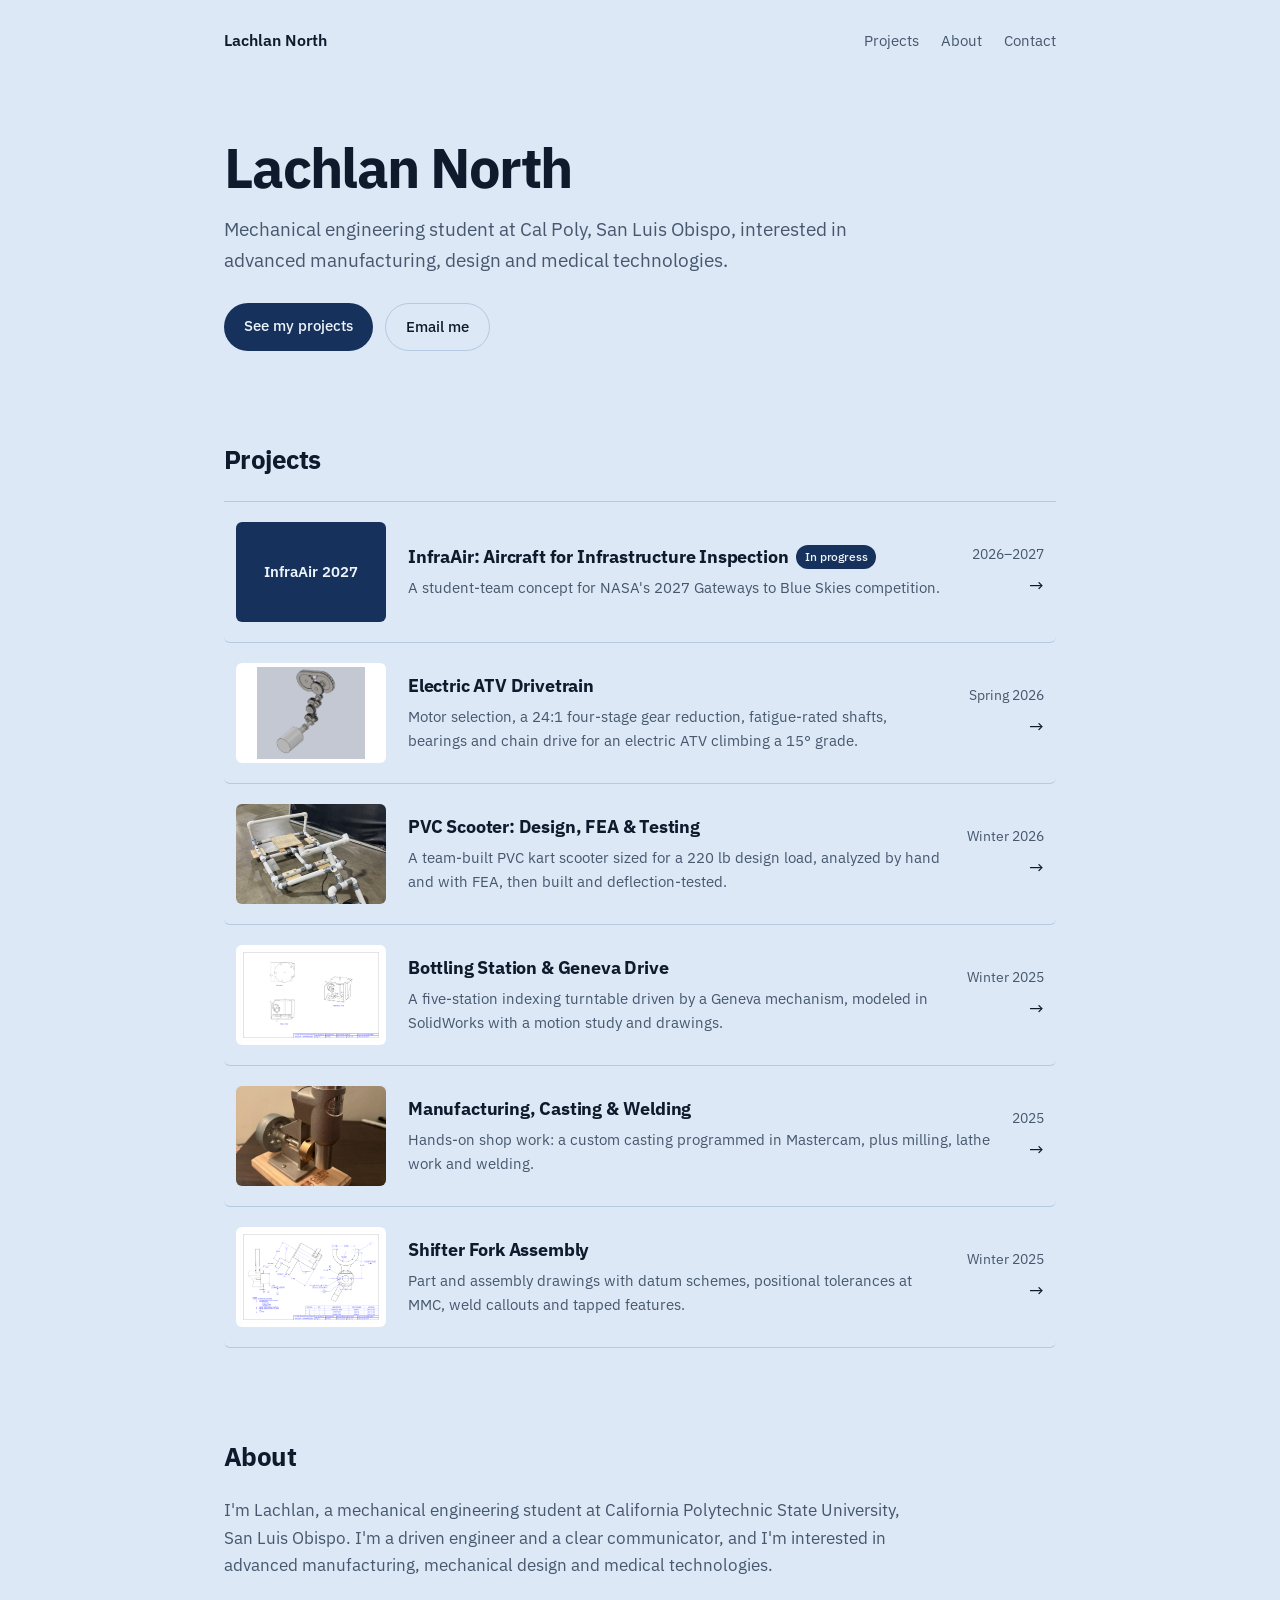
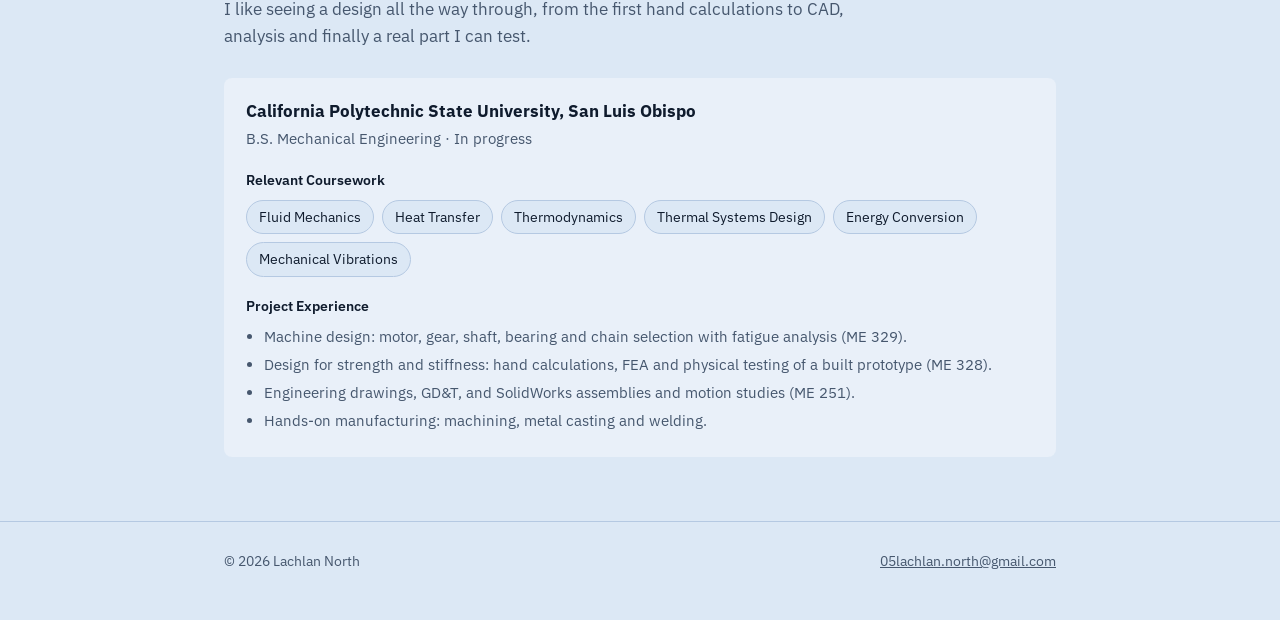
==== index.html @ 6bbbbeee "Add files via upload" ====
<!doctype html>
<html lang="en">
<head>
<meta charset="utf-8">
<meta name="viewport" content="width=device-width, initial-scale=1">
<title>Lachlan North · Mechanical Engineering Portfolio</title>
<meta name="description" content="Mechanical engineering portfolio of Lachlan North, Cal Poly San Luis Obispo.">
<link rel="preconnect" href="https://fonts.googleapis.com">
<link rel="preconnect" href="https://fonts.gstatic.com" crossorigin>
<link href="https://fonts.googleapis.com/css2?family=IBM+Plex+Sans:wght@400;500;600;700&family=IBM+Plex+Mono:wght@400;500&display=swap" rel="stylesheet">
<link rel="stylesheet" href="style.css">
</head>
<body>

<header>
  <div class="wrap nav">
    <a class="name" href="#">Lachlan North</a>
    <nav>
      <a href="#projects">Projects</a>
      <a href="#about">About</a>
      <a href="mailto:05lachlan.north@gmail.com">Contact</a>
    </nav>
  </div>
</header>

<main class="wrap">
  <div class="intro">
    <h1>Lachlan North</h1>
    <p>Mechanical engineering student at Cal Poly, San Luis Obispo, interested in advanced manufacturing, design and medical technologies.</p>
    <div class="actions">
      <a class="btn" href="#projects">See my projects</a>
      <a class="btn ghost" href="mailto:05lachlan.north@gmail.com">Email me</a>
      <!-- Add when ready: <a class="btn ghost" href="files/resume.pdf">Résumé</a> -->
    </div>
  </div>

  <section id="projects">
    <h2>Projects</h2>
    <ul class="projects" id="project-list"></ul>
  </section>

  <section id="about" class="about">
    <h2>About</h2>
    <p>I'm Lachlan, a mechanical engineering student at California Polytechnic State University, San Luis Obispo. I'm a driven engineer and a clear communicator, and I'm interested in advanced manufacturing, mechanical design and medical technologies.</p>
    <p>I like seeing a design all the way through, from the first hand calculations to CAD, analysis and finally a real part I can test.</p>
    <div id="education"></div>
  </section>
</main>

<footer>
  <div class="wrap">
    <span>© <span id="year"></span> Lachlan North</span>
    <a href="mailto:05lachlan.north@gmail.com">05lachlan.north@gmail.com</a>
  </div>
</footer>

<!-- Project details pop-up (filled in from data.js when a project is clicked) -->
<dialog id="project-dialog" aria-labelledby="detail-title">
  <div class="dlg-head">
    <h2 id="detail-title"></h2>
    <button class="close" type="button" aria-label="Close">×</button>
  </div>
  <div class="dlg-body" id="detail-content"></div>
</dialog>

<script src="data.js"></script>
<script>
  const esc = s => String(s ?? "").replace(/[&<>"']/g, c => ({ "&": "&amp;", "<": "&lt;", ">": "&gt;", '"': "&quot;", "'": "&#39;" }[c]));

  // ---- Project list ----
  document.getElementById("project-list").innerHTML = PROJECTS.map(p => `
    <li>
      <button class="row" type="button" data-open="${esc(p.id)}">
        ${p.cover
          ? `<div class="thumb"><img src="${esc(p.cover)}" alt="" loading="lazy" class="${p.coverFit === "contain" ? "contain" : ""}"></div>`
          : `<div class="thumb text">${esc(p.thumbText || p.title)}</div>`}
        <div>
          <h3>${esc(p.title)}${p.status ? `<span class="tag">${esc(p.status)}</span>` : ""}</h3>
          <p>${esc(p.summary)}</p>
        </div>
        <div class="meta">${esc(p.year)}<span class="arrow">→</span></div>
      </button>
    </li>`).join("");

  // ---- Education ----
  document.getElementById("education").innerHTML = JOBS.map(j => `
    <div class="edu">
      <h3>${esc(j.org)}</h3>
      <div class="sub">${esc(j.role)}${j.dates ? " · " + esc(j.dates) : ""}</div>
      ${j.courses ? `<h4>Relevant Coursework</h4><div class="courses">${j.courses.map(c => `<span>${esc(c)}</span>`).join("")}</div>` : ""}
      ${j.points ? `<h4>Project Experience</h4><ul>${j.points.map(pt => `<li>${esc(pt)}</li>`).join("")}</ul>` : ""}
    </div>`).join("");

  // ---- Project pop-up ----
  const dialog = document.getElementById("project-dialog");
  const content = document.getElementById("detail-content");

  function openProject(id) {
    const p = PROJECTS.find(x => x.id === id);
    if (!p) return;
    const imgs = p.images || [];
    document.getElementById("detail-title").textContent = p.title;
    content.innerHTML = `
      ${p.facts ? `<p class="facts">${p.facts.map(f => `<b>${esc(f.label)}:</b> ${esc(f.value)}`).join(" &nbsp;·&nbsp; ")}</p>` : ""}
      ${imgs[0] ? `<a href="${esc(imgs[0].src)}" target="_blank" rel="noopener"><img class="hero-img" src="${esc(imgs[0].src)}" alt="${esc(imgs[0].caption)}"></a>` : ""}
      ${(p.sections || []).map(s => `
        ${s.heading ? `<h3>${esc(s.heading)}</h3>` : ""}
        ${(s.text || []).map(t => `<p>${esc(t)}</p>`).join("")}
        ${s.list ? `<ul>${s.list.map(li => `<li>${esc(li)}</li>`).join("")}</ul>` : ""}`).join("")}
      ${p.video ? `<video src="${esc(p.video.src)}" controls muted playsinline preload="metadata"></video>` : ""}
      ${imgs.length > 1 ? `<div class="pics">${imgs.slice(1).map(im => `
        <figure>
          <a href="${esc(im.src)}" target="_blank" rel="noopener"><img src="${esc(im.src)}" alt="${esc(im.caption)}" loading="lazy" class="${im.photo ? "photo" : ""}"></a>
          <figcaption>${esc(im.caption)}</figcaption>
        </figure>`).join("")}</div>` : ""}
      ${p.downloads ? `<div class="downloads">${p.downloads.map(d => `<a class="btn ghost" href="${esc(d.href)}" target="_blank" rel="noopener">${esc(d.label)} ↗</a>`).join("")}</div>` : ""}`;
    dialog.scrollTop = 0;
    if (!dialog.open) dialog.showModal();
    history.replaceState(null, "", "#" + p.id);
  }

  function clearHash() {
    if (location.hash) history.replaceState(null, "", location.pathname + location.search);
  }
  function closeProject() {
    if (dialog.open) dialog.close();
    clearHash();
  }

  document.addEventListener("click", e => {
    const t = e.target.closest("[data-open]");
    if (t) openProject(t.dataset.open);
  });
  dialog.querySelector(".close").addEventListener("click", closeProject);
  dialog.addEventListener("click", e => { if (e.target === dialog) closeProject(); });   // click outside to close
  dialog.addEventListener("close", () => {                                                 // also covers the Esc key
    dialog.querySelectorAll("video").forEach(v => v.pause());
    clearHash();
  });

  // Open a project directly from a link like index.html#atv-drivetrain
  const fromHash = location.hash.slice(1);
  if (fromHash && PROJECTS.some(p => p.id === fromHash)) openProject(fromHash);

  document.getElementById("year").textContent = new Date().getFullYear();
</script>
</body>
</html>
---- style.css ----
:root {
  --bg: #dce8f5;
  --panel: #e9f0f9;
  --ink: #0f1b2d;
  --muted: #46576e;
  --line: #b5c9e2;
  --accent: #16325c;
  --accent-ink: #eef4fb;
  --tag: #c5d7ec;
  --sans: "IBM Plex Sans", system-ui, -apple-system, "Segoe UI", sans-serif;
  --mono: "IBM Plex Mono", ui-monospace, Consolas, monospace;
}
@media (prefers-color-scheme: dark) {
  :root:not([data-theme="light"]) {
    --bg: #0f1a2b; --panel: #15233a; --ink: #e6edf7; --muted: #9aabc4;
    --line: #24375a; --accent: #cfe0f7; --accent-ink: #0f1a2b; --tag: #1f3354;
  }
}
:root[data-theme="dark"] {
  --bg: #0f1a2b; --panel: #15233a; --ink: #e6edf7; --muted: #9aabc4;
  --line: #24375a; --accent: #cfe0f7; --accent-ink: #0f1a2b; --tag: #1f3354;
}

* { box-sizing: border-box; }
html { scroll-behavior: smooth; }
body { margin: 0; background: var(--bg); color: var(--ink); font: 16px/1.6 var(--sans); -webkit-font-smoothing: antialiased; }
a { color: inherit; }
img { max-width: 100%; display: block; }
.wrap { max-width: 880px; margin: 0 auto; padding: 0 24px; }

/* Header */
header { padding: 28px 0; }
.nav { display: flex; justify-content: space-between; align-items: center; gap: 16px; }
.nav .name { font-weight: 600; text-decoration: none; }
.nav nav { display: flex; gap: 22px; font-size: 15px; }
.nav nav a { text-decoration: none; color: var(--muted); }
.nav nav a:hover { color: var(--ink); }

/* Intro */
.intro { padding: 56px 0 64px; }
.intro h1 { font-size: clamp(38px, 6vw, 56px); line-height: 1.05; letter-spacing: -.03em; margin: 0 0 18px; }
.intro p { font-size: 19px; color: var(--muted); max-width: 34em; margin: 0 0 28px; }
.actions { display: flex; flex-wrap: wrap; gap: 12px; }
.btn { display: inline-block; padding: 11px 20px; border-radius: 999px; background: var(--accent); color: var(--accent-ink); text-decoration: none; font-size: 15px; font-weight: 500; }
.btn.ghost { background: transparent; color: var(--ink); border: 1px solid var(--line); }
.btn:hover { opacity: .9; }

/* Sections */
section { padding: 24px 0 64px; }
h2 { font-size: 26px; letter-spacing: -.02em; margin: 0 0 20px; }

/* Project list */
.projects { list-style: none; margin: 0; padding: 0; border-top: 1px solid var(--line); }
.row { all: unset; box-sizing: border-box; display: grid; grid-template-columns: 150px 1fr auto; gap: 22px; align-items: center; width: 100%; padding: 20px 12px; border-bottom: 1px solid var(--line); cursor: pointer; border-radius: 6px; transition: background .15s; }
.row:hover { background: var(--panel); }
.row:focus-visible { outline: 2px solid var(--accent); outline-offset: 2px; }
.thumb { width: 150px; aspect-ratio: 3/2; border-radius: 6px; overflow: hidden; background: #fff; }
.thumb img { width: 100%; height: 100%; object-fit: cover; }
.thumb img.contain { object-fit: contain; padding: 4px; }
.thumb.text { display: grid; place-items: center; background: var(--accent); color: var(--accent-ink); font-weight: 600; font-size: 15px; text-align: center; line-height: 1.2; padding: 8px; }
.row h3 { font-size: 18px; margin: 0 0 4px; letter-spacing: -.01em; }
.row p { margin: 0; color: var(--muted); font-size: 15px; }
.meta { text-align: right; font-size: 14px; color: var(--muted); white-space: nowrap; }
.meta .arrow { display: block; margin-top: 6px; font-size: 18px; color: var(--ink); transition: transform .15s; }
.row:hover .arrow { transform: translateX(4px); }
.tag { display: inline-block; margin-left: 8px; padding: 2px 9px; border-radius: 999px; background: var(--accent); color: var(--accent-ink); font-size: 12px; font-weight: 500; vertical-align: 2px; }

/* About */
.about p { color: var(--muted); font-size: 17px; max-width: 40em; }
.edu { margin-top: 28px; padding: 20px 22px; background: var(--panel); border-radius: 8px; }
.edu h3 { margin: 0; font-size: 17px; }
.edu .sub { color: var(--muted); font-size: 15px; margin: 2px 0 10px; }
.edu h4 { margin: 18px 0 8px; font-size: 14px; font-weight: 600; }
.courses { display: flex; flex-wrap: wrap; gap: 8px; }
.courses span { padding: 5px 12px; border-radius: 999px; background: var(--bg); border: 1px solid var(--line); font-size: 14px; }
.edu ul { margin: 0; padding-left: 18px; color: var(--muted); font-size: 15px; }
.edu li { margin-bottom: 4px; }

footer { padding: 28px 0 48px; border-top: 1px solid var(--line); color: var(--muted); font-size: 14px; }
footer .wrap { display: flex; justify-content: space-between; flex-wrap: wrap; gap: 12px; }

/* Project pop-up */
dialog { border: 0; border-radius: 12px; background: var(--bg); color: var(--ink); width: min(820px, 100% - 32px); max-height: 90vh; padding: 0; overflow: auto; box-shadow: 0 20px 60px rgba(0,0,0,.35); }
dialog::backdrop { background: rgba(10, 22, 40, .75); }
.dlg-head { position: sticky; top: 0; z-index: 1; display: flex; justify-content: space-between; align-items: center; gap: 16px; padding: 18px 28px; background: var(--bg); border-bottom: 1px solid var(--line); }
.dlg-head h2 { font-size: 22px; margin: 0; }
.close { flex: none; width: 36px; height: 36px; border: 1px solid var(--line); border-radius: 50%; background: none; color: var(--ink); font-size: 20px; line-height: 1; cursor: pointer; }
.close:hover { border-color: var(--ink); }
.dlg-body { padding: 8px 28px 32px; }
.facts { color: var(--muted); font-size: 14px; margin: 14px 0 0; }
.facts b { color: var(--ink); font-weight: 500; }
.hero-img { width: 100%; max-height: 440px; object-fit: contain; background: #fff; border-radius: 8px; margin-top: 18px; }
.dlg-body h3 { font-size: 17px; margin: 26px 0 6px; }
.dlg-body p, .dlg-body li { color: var(--muted); font-size: 15.5px; }
.dlg-body p { margin: 0 0 10px; }
.dlg-body ul { padding-left: 20px; margin: 0; }
.dlg-body li { margin-bottom: 6px; }
.pics { display: grid; grid-template-columns: 1fr 1fr; gap: 14px; margin-top: 26px; }
.pics figure { margin: 0; }
.pics img { width: 100%; aspect-ratio: 4/3; object-fit: contain; background: #fff; border-radius: 6px; }
.pics img.photo { object-fit: cover; }
.pics figcaption { font-size: 13px; color: var(--muted); margin-top: 6px; }
.dlg-body video { display: block; width: 100%; margin-top: 22px; border-radius: 8px; background: #000; }
.downloads { display: flex; flex-wrap: wrap; gap: 10px; margin-top: 26px; }

@media (max-width: 640px) {
  .wrap { padding: 0 16px; }
  .nav nav { gap: 14px; font-size: 14px; }
  .intro { padding: 32px 0 44px; }
  .row { grid-template-columns: 96px 1fr; gap: 14px; padding: 16px 4px; }
  .thumb { width: 96px; }
  .meta { grid-column: 2; text-align: left; }
  .meta .arrow { display: none; }
  .pics { grid-template-columns: 1fr; }
  .dlg-head, .dlg-body { padding-left: 18px; padding-right: 18px; }
}
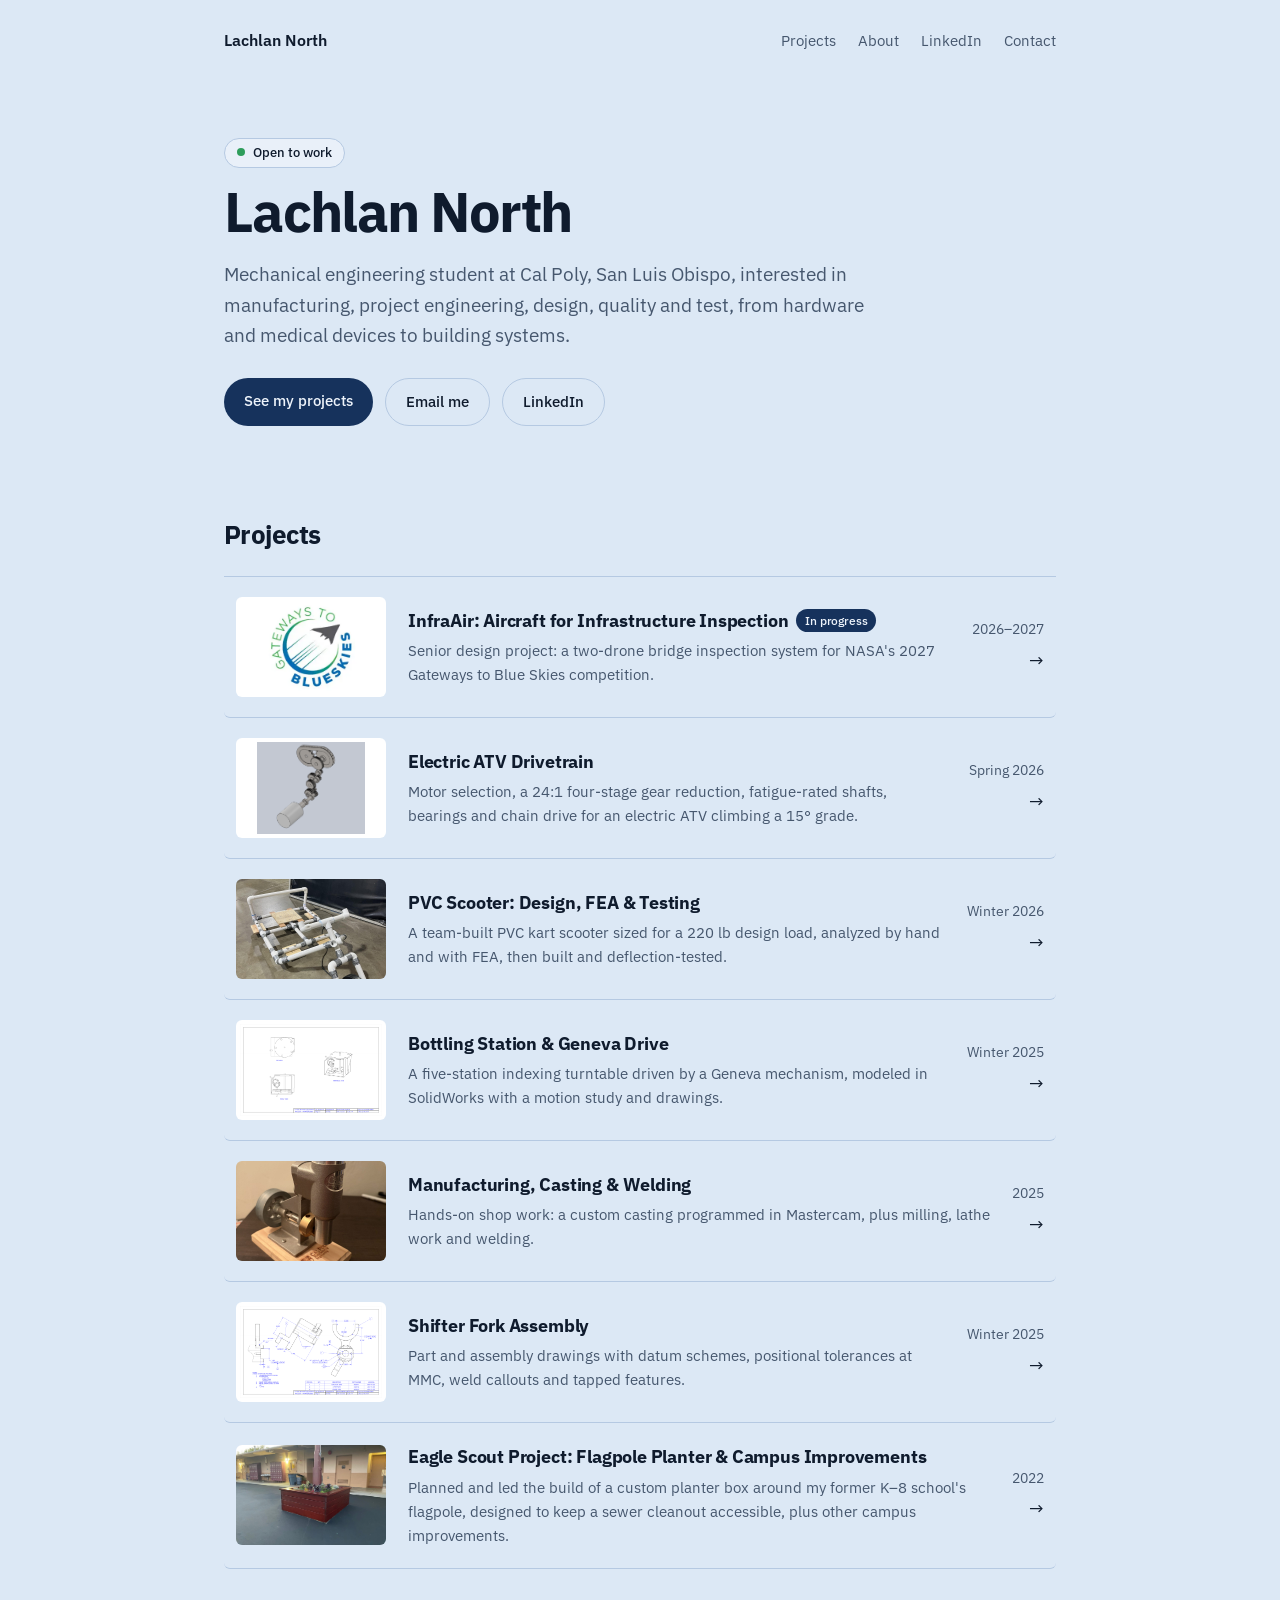
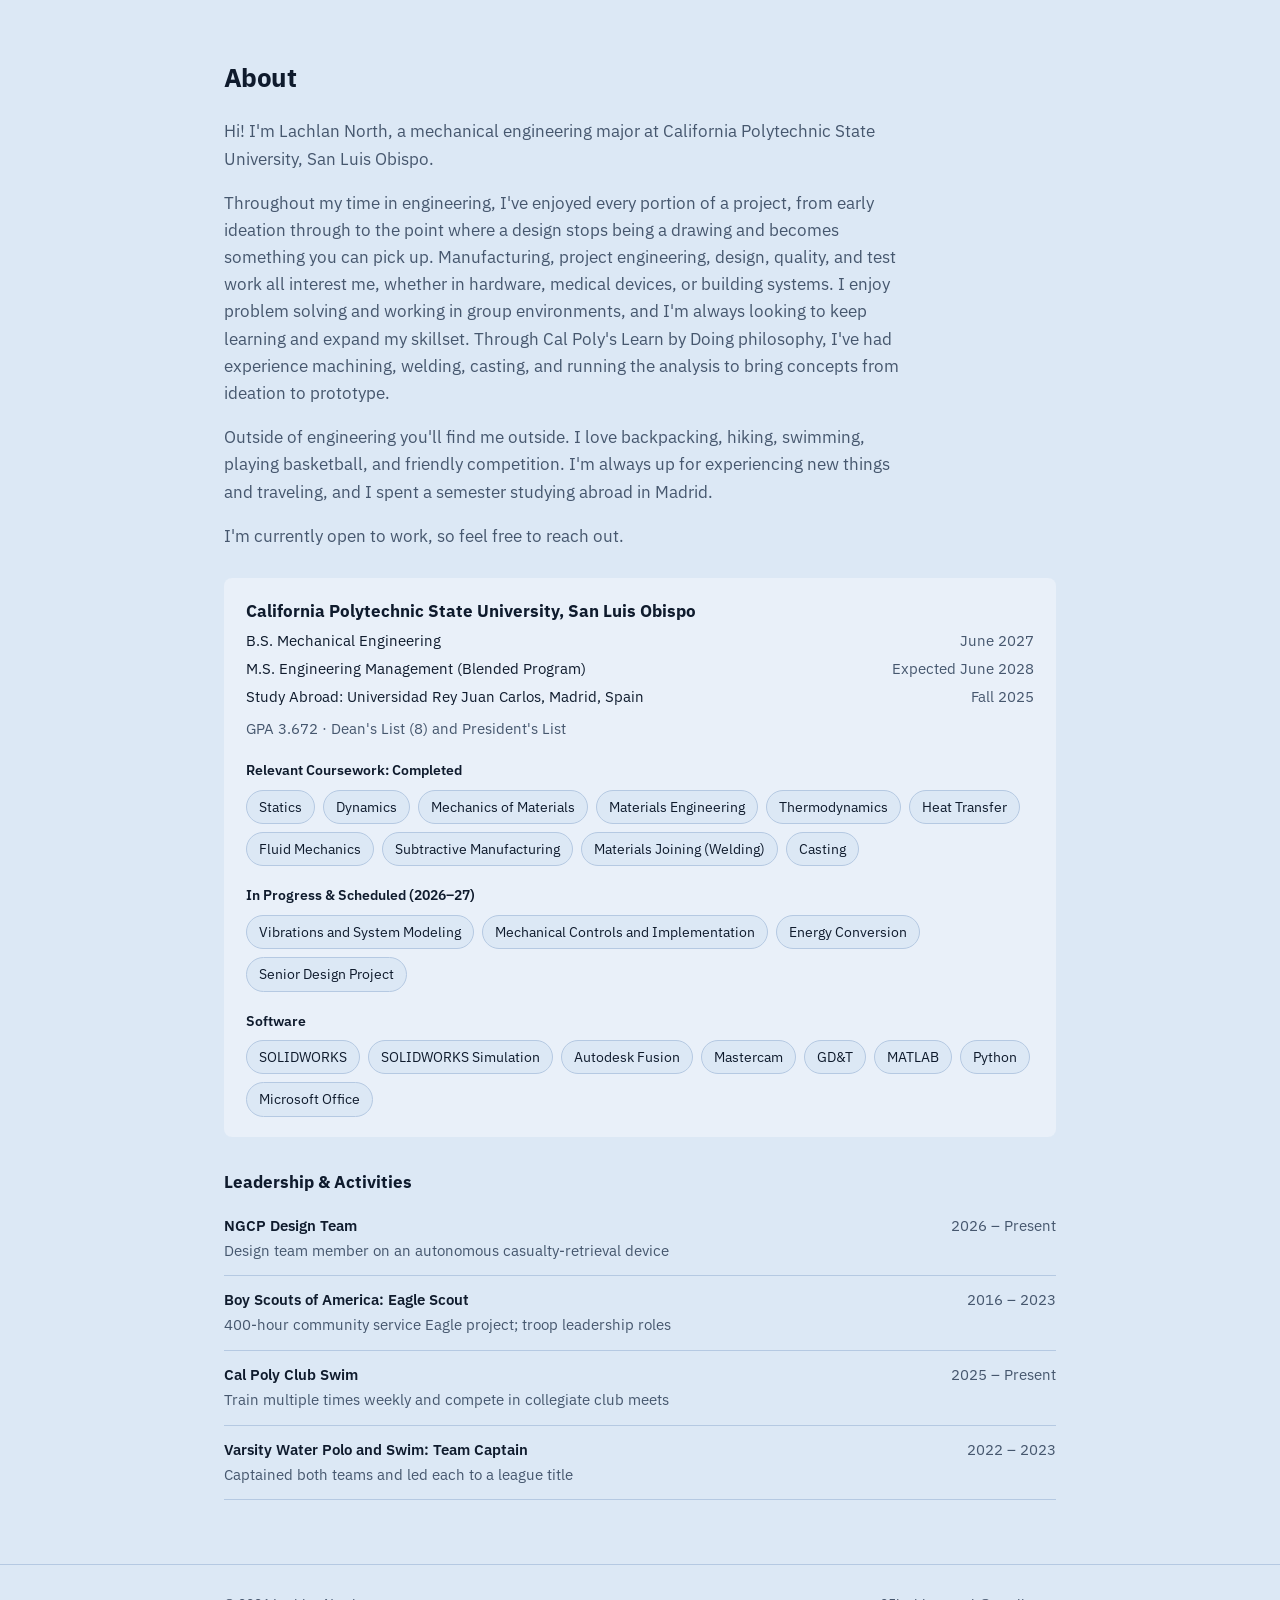
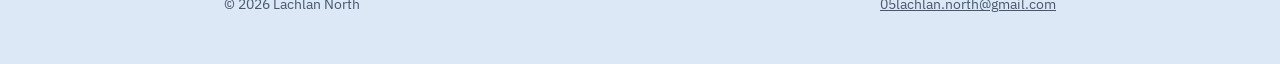
==== commit 2e137644: "Add Eagle Scout project, GBS logo, new About section and coursework" ====
--- a/index.html
+++ b/index.html
@@ -18,6 +18,7 @@
     <nav>
       <a href="#projects">Projects</a>
       <a href="#about">About</a>
+      <a href="https://www.linkedin.com/in/lachlan-north-96b2ba246" target="_blank" rel="noopener">LinkedIn</a>
       <a href="mailto:05lachlan.north@gmail.com">Contact</a>
     </nav>
   </div>
@@ -25,12 +26,13 @@
 
 <main class="wrap">
   <div class="intro">
+    <span class="open-tag">Open to work</span>
     <h1>Lachlan North</h1>
-    <p>Mechanical engineering student at Cal Poly, San Luis Obispo, interested in advanced manufacturing, design and medical technologies.</p>
+    <p>Mechanical engineering student at Cal Poly, San Luis Obispo, interested in manufacturing, project engineering, design, quality and test, from hardware and medical devices to building systems.</p>
     <div class="actions">
       <a class="btn" href="#projects">See my projects</a>
       <a class="btn ghost" href="mailto:05lachlan.north@gmail.com">Email me</a>
-      <!-- Add when ready: <a class="btn ghost" href="files/resume.pdf">Résumé</a> -->
+      <a class="btn ghost" href="https://www.linkedin.com/in/lachlan-north-96b2ba246" target="_blank" rel="noopener">LinkedIn</a>
     </div>
   </div>
 
@@ -41,9 +43,9 @@
 
   <section id="about" class="about">
     <h2>About</h2>
-    <p>I'm Lachlan, a mechanical engineering student at California Polytechnic State University, San Luis Obispo. I'm a driven engineer and a clear communicator, and I'm interested in advanced manufacturing, mechanical design and medical technologies.</p>
-    <p>I like seeing a design all the way through, from the first hand calculations to CAD, analysis and finally a real part I can test.</p>
+    <div id="about-text"></div>
     <div id="education"></div>
+    <div id="activities"></div>
   </section>
 </main>
 
@@ -82,14 +84,24 @@
       </button>
     </li>`).join("");
 
-  // ---- Education ----
-  document.getElementById("education").innerHTML = JOBS.map(j => `
+  // ---- About, education and activities ----
+  const chips = list => `<div class="courses">${list.map(c => `<span>${esc(c)}</span>`).join("")}</div>`;
+  document.getElementById("about-text").innerHTML = ABOUT.map(t => `<p>${esc(t)}</p>`).join("");
+  const E = EDUCATION;
+  document.getElementById("education").innerHTML = `
     <div class="edu">
-      <h3>${esc(j.org)}</h3>
-      <div class="sub">${esc(j.role)}${j.dates ? " · " + esc(j.dates) : ""}</div>
-      ${j.courses ? `<h4>Relevant Coursework</h4><div class="courses">${j.courses.map(c => `<span>${esc(c)}</span>`).join("")}</div>` : ""}
-      ${j.points ? `<h4>Project Experience</h4><ul>${j.points.map(pt => `<li>${esc(pt)}</li>`).join("")}</ul>` : ""}
-    </div>`).join("");
+      <h3>${esc(E.school)}</h3>
+      ${E.degrees.map(d => `<div class="degree"><span>${esc(d.name)}</span><span>${esc(d.date)}</span></div>`).join("")}
+      ${E.honors ? `<div class="sub">${esc(E.honors)}</div>` : ""}
+      <h4>Relevant Coursework: Completed</h4>${chips(E.completed)}
+      <h4>In Progress &amp; Scheduled (2026–27)</h4>${chips(E.inProgress)}
+      <h4>Software</h4>${chips(E.software)}
+    </div>`;
+  document.getElementById("activities").innerHTML = ACTIVITIES.length ? `
+    <h3 class="sub-head">Leadership &amp; Activities</h3>
+    <ul class="activities">${ACTIVITIES.map(a => `
+      <li><div><b>${esc(a.name)}</b><span>${esc(a.detail)}</span></div><span class="date">${esc(a.date)}</span></li>`).join("")}
+    </ul>` : "";
 
   // ---- Project pop-up ----
   const dialog = document.getElementById("project-dialog");
@@ -102,7 +114,7 @@
     document.getElementById("detail-title").textContent = p.title;
     content.innerHTML = `
       ${p.facts ? `<p class="facts">${p.facts.map(f => `<b>${esc(f.label)}:</b> ${esc(f.value)}`).join(" &nbsp;·&nbsp; ")}</p>` : ""}
-      ${imgs[0] ? `<a href="${esc(imgs[0].src)}" target="_blank" rel="noopener"><img class="hero-img" src="${esc(imgs[0].src)}" alt="${esc(imgs[0].caption)}"></a>` : ""}
+      ${imgs[0] ? `<a href="${esc(imgs[0].src)}" target="_blank" rel="noopener"><img class="hero-img${imgs[0].small ? " small" : ""}" src="${esc(imgs[0].src)}" alt="${esc(imgs[0].caption)}"></a>` : ""}
       ${(p.sections || []).map(s => `
         ${s.heading ? `<h3>${esc(s.heading)}</h3>` : ""}
         ${(s.text || []).map(t => `<p>${esc(t)}</p>`).join("")}
--- a/style.css
+++ b/style.css
@@ -71,6 +71,17 @@
 .edu h3 { margin: 0; font-size: 17px; }
 .edu .sub { color: var(--muted); font-size: 15px; margin: 2px 0 10px; }
 .edu h4 { margin: 18px 0 8px; font-size: 14px; font-weight: 600; }
+.degree { display: flex; justify-content: space-between; gap: 16px; font-size: 15px; margin-top: 4px; }
+.degree span:last-child { color: var(--muted); white-space: nowrap; }
+.edu .degree + .sub { margin-top: 8px; }
+.open-tag { display: inline-block; margin-bottom: 14px; padding: 4px 12px; border-radius: 999px; border: 1px solid var(--line); background: var(--panel); font-size: 13px; font-weight: 500; }
+.open-tag::before { content: ""; display: inline-block; width: 8px; height: 8px; margin-right: 8px; border-radius: 50%; background: #2e9d5b; vertical-align: 1px; }
+.sub-head { font-size: 17px; margin: 32px 0 6px; }
+.activities { list-style: none; margin: 0; padding: 0; }
+.activities li { display: flex; justify-content: space-between; gap: 16px; padding: 12px 0; border-bottom: 1px solid var(--line); }
+.activities b { display: block; font-weight: 600; font-size: 15px; }
+.activities span { color: var(--muted); font-size: 14.5px; }
+.activities .date { white-space: nowrap; }
 .courses { display: flex; flex-wrap: wrap; gap: 8px; }
 .courses span { padding: 5px 12px; border-radius: 999px; background: var(--bg); border: 1px solid var(--line); font-size: 14px; }
 .edu ul { margin: 0; padding-left: 18px; color: var(--muted); font-size: 15px; }
@@ -90,6 +101,9 @@
 .facts { color: var(--muted); font-size: 14px; margin: 14px 0 0; }
 .facts b { color: var(--ink); font-weight: 500; }
 .hero-img { width: 100%; max-height: 440px; object-fit: contain; background: #fff; border-radius: 8px; margin-top: 18px; }
+.hero-img.small { width: auto; max-width: 100%; height: 220px; padding: 12px 0; margin-left: auto; margin-right: auto; }
+a:has(> .hero-img.small) { display: block; background: #fff; border-radius: 8px; margin-top: 18px; }
+a > .hero-img.small { margin-top: 0; }
 .dlg-body h3 { font-size: 17px; margin: 26px 0 6px; }
 .dlg-body p, .dlg-body li { color: var(--muted); font-size: 15.5px; }
 .dlg-body p { margin: 0 0 10px; }
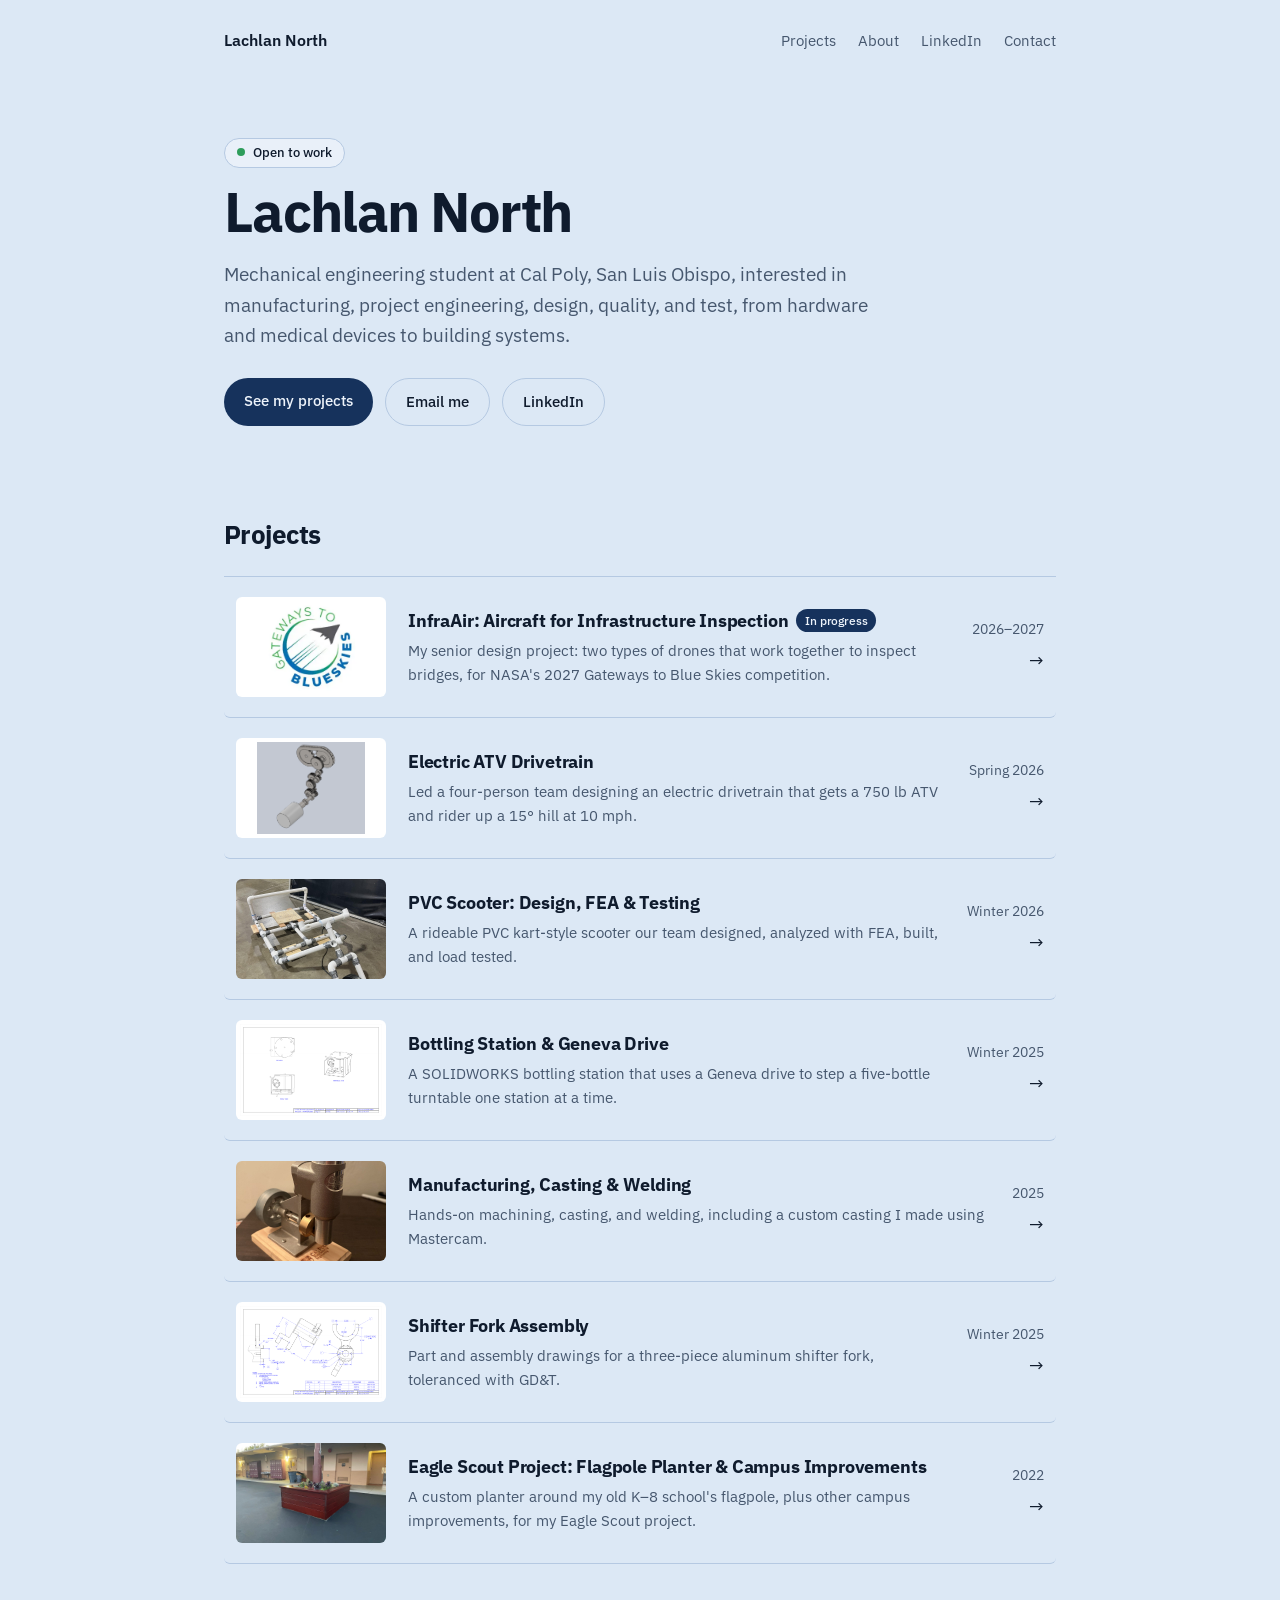
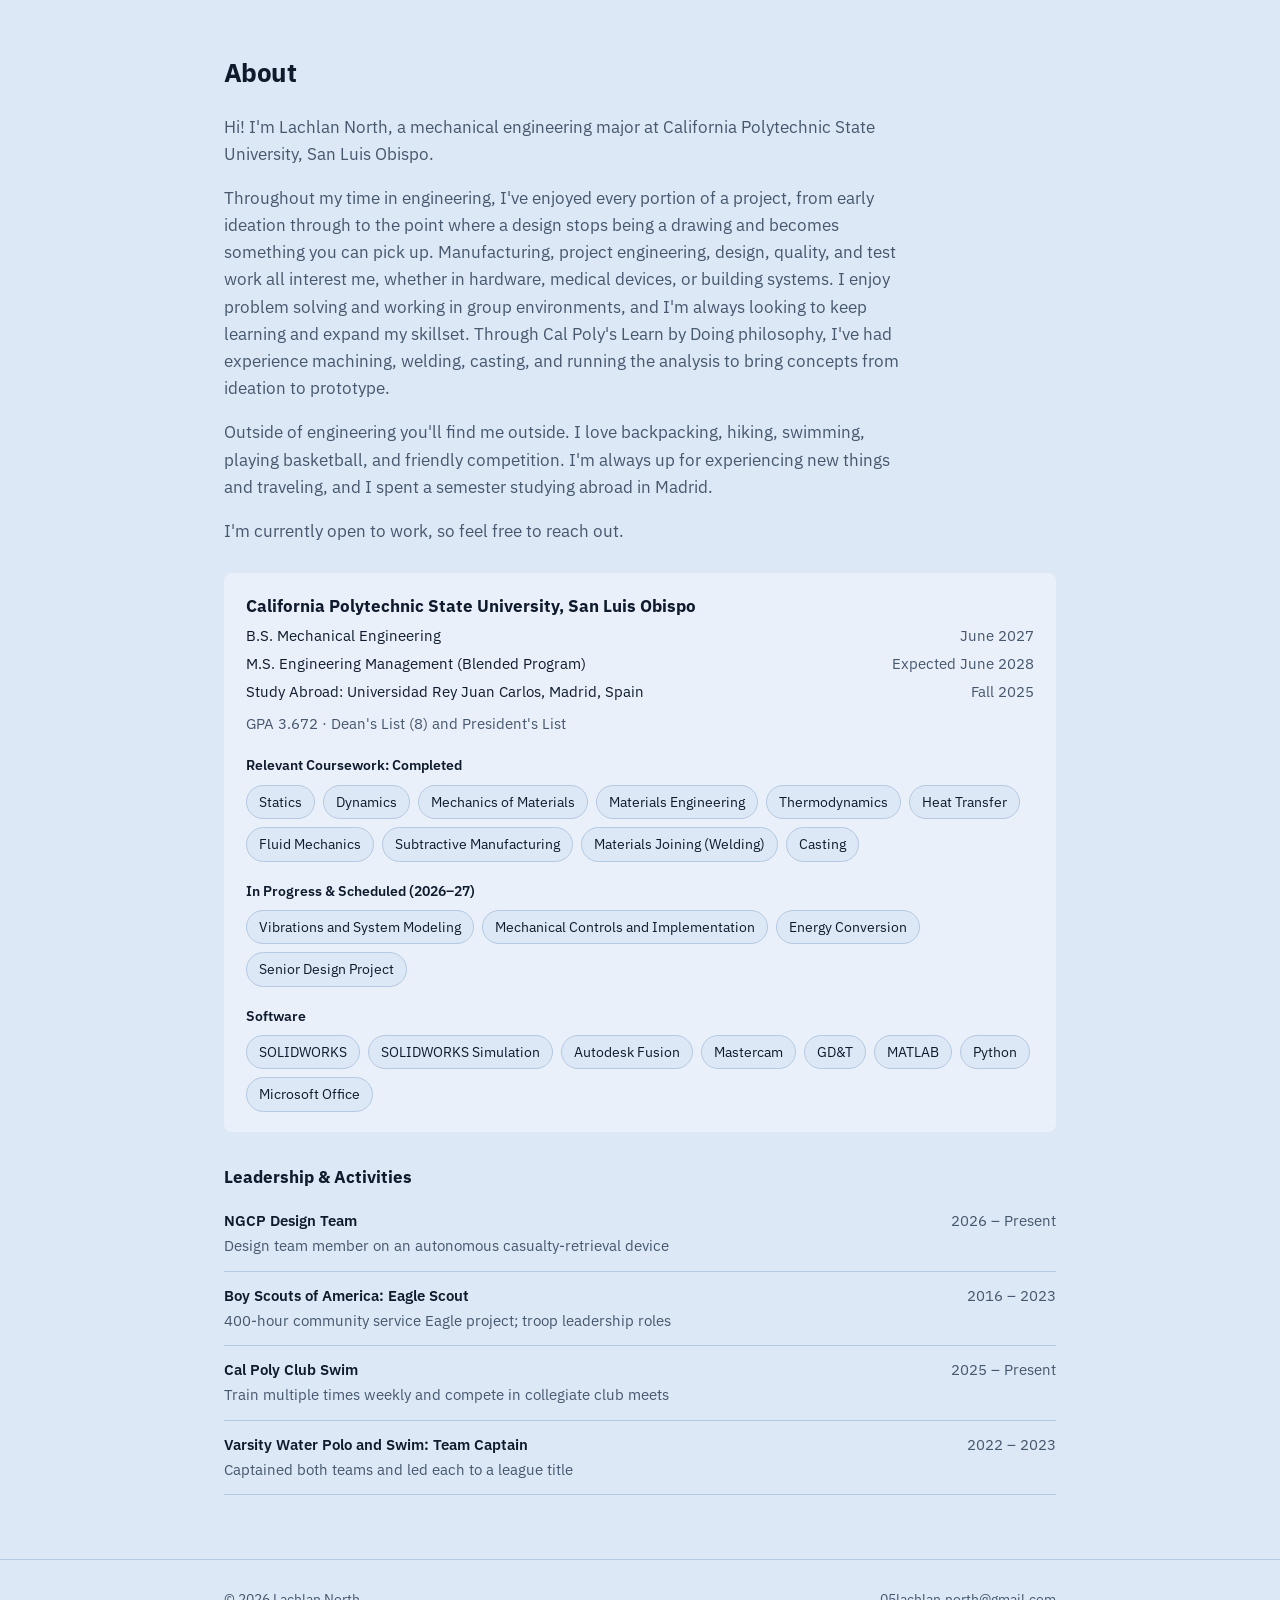
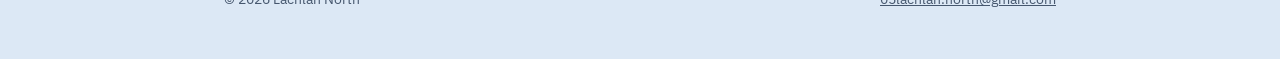
==== commit f56efa5d: "Rewrite project write-ups, add detail and corrections, mobile header fix" ====
--- a/index.html
+++ b/index.html
@@ -18,7 +18,7 @@
     <nav>
       <a href="#projects">Projects</a>
       <a href="#about">About</a>
-      <a href="https://www.linkedin.com/in/lachlan-north-96b2ba246" target="_blank" rel="noopener">LinkedIn</a>
+      <a class="opt" href="https://www.linkedin.com/in/lachlan-north-96b2ba246" target="_blank" rel="noopener">LinkedIn</a>
       <a href="mailto:05lachlan.north@gmail.com">Contact</a>
     </nav>
   </div>
@@ -28,7 +28,7 @@
   <div class="intro">
     <span class="open-tag">Open to work</span>
     <h1>Lachlan North</h1>
-    <p>Mechanical engineering student at Cal Poly, San Luis Obispo, interested in manufacturing, project engineering, design, quality and test, from hardware and medical devices to building systems.</p>
+    <p>Mechanical engineering student at Cal Poly, San Luis Obispo, interested in manufacturing, project engineering, design, quality, and test, from hardware and medical devices to building systems.</p>
     <div class="actions">
       <a class="btn" href="#projects">See my projects</a>
       <a class="btn ghost" href="mailto:05lachlan.north@gmail.com">Email me</a>
--- a/style.css
+++ b/style.css
@@ -120,6 +120,8 @@
 @media (max-width: 640px) {
   .wrap { padding: 0 16px; }
   .nav nav { gap: 14px; font-size: 14px; }
+  .nav nav a.opt { display: none; }
+  .nav .name { white-space: nowrap; }
   .intro { padding: 32px 0 44px; }
   .row { grid-template-columns: 96px 1fr; gap: 14px; padding: 16px 4px; }
   .thumb { width: 96px; }
